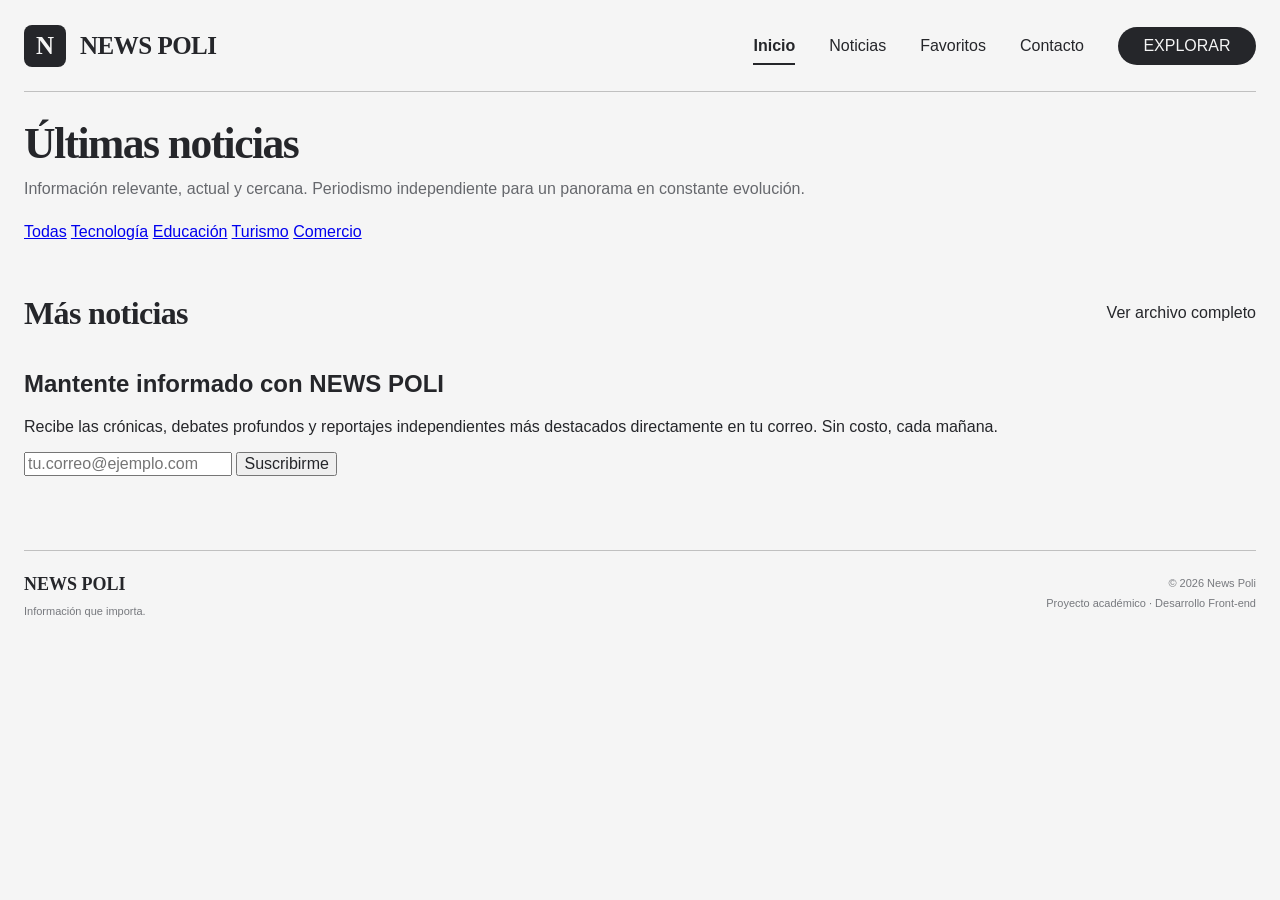
==== views/inicio.html @ bc4fc196 "Agrega vista Inicio (inicio.html)" ====
<!DOCTYPE html>
<html lang="es">
<head>
  <meta charset="utf-8">
  <meta name="viewport" content="width=device-width, initial-scale=1">
  <title>NEWS POLI | Inicio</title>
  <meta name="description" content="Inicio de NEWS POLI: últimas noticias de tecnología, educación, turismo y comercio.">
  <!-- Se reutiliza noticias.css: header, footer y tarjetas idénticos al Listado -->
  <link rel="stylesheet" href="../assets/styles/noticias.css">
  <link rel="stylesheet" href="../assets/styles/inicio.css">
</head>
<body class="np-page">

  <!-- ENCABEZADO (idéntico al de noticias.html) -->
  <header class="np-header">
    <div class="np-shell np-header__inner">
      <a class="np-brand" href="inicio.html" aria-label="NEWS POLI, ir a Inicio">
        <span class="np-brand__mark">N</span>
        <span class="np-brand__name">NEWS POLI</span>
      </a>
      <button class="np-nav-toggle" type="button" aria-expanded="false" aria-controls="np-main-nav">
        <span class="np-nav-toggle__label">Menú</span>
        <span class="np-nav-toggle__bars"></span>
      </button>
      <nav class="np-nav" id="np-main-nav" aria-label="Navegación principal">
        <a class="np-nav__link is-active" href="inicio.html" aria-current="page">Inicio</a>
        <a class="np-nav__link" href="noticias.html#noticias">Noticias</a>
        <a class="np-nav__link" href="noticias.html#favoritos">Favoritos</a>
        <a class="np-nav__link" href="contacto.html">Contacto</a>
        <a class="np-nav__cta" href="noticias.html#np-more-news">EXPLORAR</a>
      </nav>
    </div>
  </header>

  <!-- CONTENIDO -->
  <main class="np-main">
    <div class="np-shell">
      <section class="np-intro">
        <h1 class="np-intro__title">Últimas noticias</h1>
        <p class="np-intro__subtitle">Información relevante, actual y cercana. Periodismo independiente para un panorama en constante evolución.</p>
      </section>

      <!-- Categorías: enlazan al Listado -->
      <nav class="ni-cats" aria-label="Categorías">
        <a href="noticias.html">Todas</a>
        <a href="noticias.html" data-cat="Tecnología">Tecnología</a>
        <a href="noticias.html" data-cat="Educación">Educación</a>
        <a href="noticias.html" data-cat="Turismo">Turismo</a>
        <a href="noticias.html" data-cat="Comercio">Comercio</a>
      </nav>

      <section class="np-editorial" aria-label="Noticias destacadas">
        <div class="np-featured-slot" id="ni-featured"></div>
        <div class="np-secondary-list" id="ni-secondary"></div>
      </section>

      <section class="np-more" id="np-more-news" aria-labelledby="ni-more-title">
        <div class="np-section-heading">
          <h2 class="np-section-heading__title" id="ni-more-title">Más noticias</h2>
          <span class="np-section-heading__line"></span>
          <a class="np-action" href="noticias.html">Ver archivo completo</a>
        </div>
        <div class="np-news-grid" id="ni-grid"></div>
      </section>

      <!-- Suscripción -->
      <section class="ni-sub" aria-labelledby="ni-sub-title">
        <div>
          <h2 id="ni-sub-title">Mantente informado con NEWS POLI</h2>
          <p>Recibe las crónicas, debates profundos y reportajes independientes más destacados directamente en tu correo. Sin costo, cada mañana.</p>
        </div>
        <div>
          <form id="ni-form" novalidate>
            <label class="np-visually-hidden" for="ni-mail">Correo electrónico</label>
            <input id="ni-mail" type="email" placeholder="tu.correo@ejemplo.com" autocomplete="email">
            <button type="submit">Suscribirme</button>
          </form>
          <p class="ni-msg" id="ni-msg" role="status" aria-live="polite"></p>
        </div>
      </section>
    </div>
  </main>

  <!-- PIE DE PÁGINA (idéntico al de noticias.html) -->
  <footer class="np-footer">
    <div class="np-shell np-footer__inner">
      <div>
        <p class="np-footer__brand">NEWS POLI</p>
        <p class="np-footer__tagline">Información que importa.</p>
      </div>
      <div class="np-footer__meta">
        <p>© 2026 News Poli</p>
        <p>Proyecto académico · Desarrollo Front-end</p>
      </div>
    </div>
  </footer>

  <div class="np-toast" id="ni-toast" role="status" aria-live="polite"></div>
  <noscript><div class="np-noscript">NEWS POLI necesita JavaScript habilitado para cargar las noticias.</div></noscript>

  <!-- Librería jQuery (CDN) y script de la página -->
  <script src="https://code.jquery.com/jquery-3.7.1.min.js"></script>
  <script src="../assets/js/inicio.js"></script>
</body>
</html>
---- assets/styles/noticias.css ----
/* NEWS POLI - Listado de noticias Estilos prefijados con np- para facilitar la integración con otros módulos. */

:root {
  --np-bg: #F5F5F5;
  --np-surface: #FFFFFF;
  --np-slate: #C0C2C9;
  --np-soft: #D3D3D3;
  --np-line: #C0C0C0;
  --np-ink: #25262A;
  --np-muted: #66686D;
  --np-favorite: #ff8c00;
  --np-favorite-hover: #d97700;
  --np-radius-lg: 18px;
  --np-radius-md: 12px;
  --np-shadow: 0 18px 44px rgba(37, 38, 42, 0.10);
  --np-shell: min(1296px, calc(100% - 48px));
  --np-serif: Georgia, "Times New Roman", serif;
  --np-sans: Arial, Helvetica, sans-serif;
}

.np-page,
.np-page * {
  box-sizing: border-box;
}

html {
  scroll-behavior: smooth;
}

body.np-page {
  margin: 0;
  min-width: 320px;
  background: var(--np-bg);
  color: var(--np-ink);
  font-family: var(--np-sans);
  -webkit-font-smoothing: antialiased;
  text-rendering: optimizeLegibility;
}

body.np-modal-open {
  overflow: hidden;
}

.np-page button,
.np-page input,
.np-page a {
  font: inherit;
}

.np-page button,
.np-page a {
  -webkit-tap-highlight-color: transparent;
}

.np-page img {
  display: block;
  max-width: 100%;
}

.np-page button {
  color: inherit;
}

.np-shell {
  width: var(--np-shell);
  margin-inline: auto;
}

.np-visually-hidden {
  position: absolute !important;
  width: 1px;
  height: 1px;
  padding: 0;
  margin: -1px;
  overflow: hidden;
  clip: rect(0, 0, 0, 0);
  white-space: nowrap;
  border: 0;
}

/* Header */
.np-header {
  background: rgba(245, 245, 245, 0.96);
  position: sticky;
  top: 0;
  z-index: 30;
  backdrop-filter: blur(14px);
}

.np-header__inner {
  min-height: 92px;
  display: flex;
  align-items: center;
  justify-content: space-between;
  gap: 32px;
  border-bottom: 1px solid var(--np-line);
}

.np-brand {
  display: inline-flex;
  align-items: center;
  gap: 14px;
  color: var(--np-ink);
  text-decoration: none;
  flex: 0 0 auto;
}

.np-brand__mark {
  width: 42px;
  height: 42px;
  border-radius: 8px;
  display: grid;
  place-items: center;
  background: var(--np-ink);
  color: var(--np-bg);
  font-family: var(--np-serif);
  font-size: 25px;
  font-weight: 700;
  transition: transform 180ms ease, box-shadow 180ms ease;
}

.np-brand:hover .np-brand__mark {
  transform: translateY(-2px) rotate(-2deg);
  box-shadow: 0 8px 18px rgba(37, 38, 42, 0.16);
}

.np-brand__name {
  font-family: var(--np-serif);
  font-size: 25px;
  font-weight: 700;
  letter-spacing: -0.02em;
}

.np-nav {
  display: flex;
  align-items: center;
  justify-content: flex-end;
  gap: 34px;
}

.np-nav__link,
.np-nav__cta {
  position: relative;
  color: var(--np-ink);
  text-decoration: none;
  font-size: 15px;
  transition: color 180ms ease, transform 180ms ease, background-color 180ms ease;
}

.np-nav__link::after {
  content: "";
  position: absolute;
  left: 50%;
  right: 50%;
  bottom: -10px;
  height: 2px;
  background: var(--np-ink);
  transition: left 180ms ease, right 180ms ease;
}

.np-nav__link:hover,
.np-nav__link:focus-visible,
.np-nav__link.is-active {
  font-weight: 700;
}

.np-nav__link:hover::after,
.np-nav__link:focus-visible::after,
.np-nav__link.is-active::after {
  left: 0;
  right: 0;
}

.np-nav__cta {
  min-width: 138px;
  min-height: 38px;
  padding: 9px 22px;
  border-radius: 999px;
  display: inline-flex;
  align-items: center;
  justify-content: center;
  background: var(--np-ink);
  color: var(--np-bg);
  font-size: 14px;
  font-weight: 700;
}

.np-nav__cta:hover,
.np-nav__cta:focus-visible {
  transform: translateY(-2px);
  box-shadow: 0 8px 18px rgba(37, 38, 42, 0.18);
}

.np-nav-toggle {
  display: none;
  width: 44px;
  height: 44px;
  border: 1px solid var(--np-line);
  border-radius: 10px;
  background: transparent;
  cursor: pointer;
}

.np-nav-toggle__label {
  position: absolute;
  width: 1px;
  height: 1px;
  overflow: hidden;
  clip: rect(0, 0, 0, 0);
}

.np-nav-toggle__bars,
.np-nav-toggle__bars::before,
.np-nav-toggle__bars::after {
  content: "";
  display: block;
  width: 20px;
  height: 2px;
  margin-inline: auto;
  border-radius: 2px;
  background: var(--np-ink);
  transition: transform 180ms ease, opacity 180ms ease;
}

.np-nav-toggle__bars::before { transform: translateY(-6px); }
.np-nav-toggle__bars::after { transform: translateY(4px); }

/* Main intro and toolbar */
.np-main {
  padding: 20px 0 58px;
}

.np-intro {
  padding: 9px 0 22px;
}

.np-intro__title {
  margin: 0;
  font-family: var(--np-serif);
  font-size: clamp(40px, 3.4vw, 48px);
  line-height: 1.04;
  letter-spacing: -0.035em;
}

.np-intro__subtitle {
  margin: 11px 0 0;
  color: var(--np-muted);
  font-size: 16px;
  line-height: 1.5;
}

.np-toolbar {
  min-height: 58px;
  padding: 11px 16px;
  border-radius: 10px;
  display: grid;
  grid-template-columns: minmax(230px, 250px) 1fr;
  align-items: center;
  gap: 30px;
  background: var(--np-soft);
}

.np-search {
  position: relative;
  display: block;
}

.np-search__icon {
  position: absolute;
  left: 14px;
  top: 50%;
  width: 15px;
  height: 15px;
  transform: translateY(-50%);
  color: #77797E;
  pointer-events: none;
}

.np-search__icon svg,
.np-favorite svg,
.np-modal__close svg {
  width: 100%;
  height: 100%;
  fill: none;
  stroke: currentColor;
  stroke-width: 1.8;
  stroke-linecap: round;
  stroke-linejoin: round;
}

.np-search__input {
  width: 100%;
  height: 34px;
  padding: 0 16px 0 38px;
  border: 1px solid transparent;
  border-radius: 999px;
  outline: none;
  background: var(--np-bg);
  color: var(--np-ink);
  font-size: 13px;
  transition: border-color 180ms ease, box-shadow 180ms ease, background-color 180ms ease;
}

.np-search__input::placeholder {
  color: #77797E;
}

.np-search__input:focus {
  border-color: #A8ABB3;
  background: #fff;
  box-shadow: 0 0 0 3px rgba(37, 38, 42, 0.08);
}

.np-filters {
  display: flex;
  align-items: center;
  justify-content: center;
  flex-wrap: wrap;
  gap: 4px 12px;
}

.np-filter {
  min-height: 34px;
  padding: 7px 12px;
  border: 0;
  border-radius: 999px;
  background: transparent;
  color: #55575B;
  cursor: pointer;
  font-size: 13px;
  transition: background-color 180ms ease, color 180ms ease, transform 180ms ease, box-shadow 180ms ease;
}

.np-filter:hover,
.np-filter:focus-visible {
  background: rgba(255, 255, 255, 0.70);
  color: var(--np-ink);
  transform: translateY(-1px);
}

.np-filter.is-active {
  background: rgba(255, 255, 255, 0.90);
  color: var(--np-ink);
  font-weight: 700;
  box-shadow: 0 2px 8px rgba(37, 38, 42, 0.06);
}

.np-status {
  min-height: 30px;
  padding-top: 9px;
  color: var(--np-muted);
  font-size: 13px;
}

/* Editorial layout */
.np-editorial {
  display: grid;
  grid-template-columns: minmax(0, 1.82fr) minmax(330px, 1fr);
  gap: 26px;
  align-items: stretch;
}

.np-featured-slot,
.np-secondary-list {
  min-width: 0;
}

.np-secondary-list {
  display: grid;
  grid-template-rows: repeat(2, 1fr);
  gap: 24px;
}

.np-news-card {
  background: var(--np-surface);
  border-radius: var(--np-radius-lg);
  transition: transform 220ms ease, box-shadow 220ms ease;
}

.np-news-card:hover {
  transform: translateY(-5px);
  box-shadow: var(--np-shadow);
}

.np-featured-card {
  min-height: 342px;
  padding: 20px;
  display: grid;
  grid-template-columns: 1.12fr 0.78fr;
  gap: 30px;
  overflow: hidden;
}

.np-featured-card__media {
  position: relative;
  min-height: 302px;
  overflow: hidden;
  border-radius: 12px;
  background: var(--np-slate);
}

.np-featured-card__media img,
.np-secondary-card__media img,
.np-grid-card__media img,
.np-modal__image {
  width: 100%;
  height: 100%;
  object-fit: cover;
}

.np-featured-card__content {
  min-width: 0;
  padding: 17px 12px 13px 0;
  display: flex;
  flex-direction: column;
  justify-content: center;
  align-items: flex-start;
}

.np-news-meta {
  margin: 0;
  color: #606269;
  font-size: 11px;
  line-height: 1.3;
  font-weight: 700;
  text-transform: uppercase;
}

.np-featured-card__title {
  margin: 15px 0 16px;
  font-family: var(--np-serif);
  font-size: clamp(30px, 2.25vw, 34px);
  line-height: 1.05;
  letter-spacing: -0.025em;
}

.np-featured-card__description,
.np-grid-card__description {
  color: var(--np-muted);
  line-height: 1.55;
}

.np-featured-card__description {
  max-width: 34ch;
  margin: 0 0 26px;
  font-size: 14px;
}

.np-card-actions {
  width: 100%;
  margin-top: auto;
  display: flex;
  flex-wrap: wrap;
  gap: 8px 18px;
  align-items: center;
}

.np-action {
  position: relative;
  border: 0;
  background: transparent;
  color: var(--np-ink);
  text-decoration: none;
  font-size: 13px;
  font-weight: 700;
  line-height: 1.25;
  cursor: pointer;
  padding: 5px 0;
}

.np-action::after {
  content: "";
  position: absolute;
  left: 0;
  right: 100%;
  bottom: 1px;
  height: 1px;
  background: currentColor;
  transition: right 180ms ease;
}

.np-action:hover::after,
.np-action:focus-visible::after {
  right: 0;
}

.np-action--detail {
  color: #55575B;
}

.np-favorite {
  width: 38px;
  height: 38px;
  padding: 9px;
  border: 1px solid rgba(37, 38, 42, 0.12);
  border-radius: 999px;
  display: grid;
  place-items: center;
  background: rgba(255, 255, 255, 0.92);
  color: var(--np-ink);
  cursor: pointer;
  box-shadow: 0 4px 16px rgba(37, 38, 42, 0.08);
  transition: color 180ms ease, background-color 180ms ease, transform 180ms ease, border-color 180ms ease;
  z-index: 2;
}

.np-favorite:hover,
.np-favorite:focus-visible {
  transform: scale(1.08);
  border-color: rgba(255, 140, 0, 0.35);
  color: var(--np-favorite-hover);
}

.np-favorite.is-favorite {
  background: #fff8ef;
  border-color: rgba(255, 140, 0, 0.45);
  color: var(--np-favorite);
}

.np-favorite.is-favorite svg {
  fill: currentColor;
}

.np-favorite--media {
  position: absolute;
  top: 14px;
  right: 14px;
}

.np-favorite--corner {
  position: absolute;
  top: 14px;
  right: 14px;
  width: 34px;
  height: 34px;
  padding: 8px;
}

.np-secondary-card {
  position: relative;
  min-height: 159px;
  padding: 18px;
  display: grid;
  grid-template-columns: 135px minmax(0, 1fr);
  gap: 22px;
  align-items: stretch;
}

.np-secondary-card__media {
  min-height: 123px;
  overflow: hidden;
  border-radius: 11px;
  background: var(--np-slate);
}

.np-secondary-card__content {
  min-width: 0;
  padding: 7px 42px 1px 0;
  display: flex;
  flex-direction: column;
  align-items: flex-start;
  justify-content: center;
}

.np-secondary-card__title {
  margin: 10px 0 8px;
  font-family: var(--np-serif);
  font-size: 22px;
  line-height: 1.04;
  letter-spacing: -0.02em;
}

.np-card-actions--compact {
  margin-top: 7px;
  gap: 7px 14px;
}

/* More news */
.np-more {
  padding-top: 32px;
}

.np-section-heading {
  margin-bottom: 21px;
  display: flex;
  align-items: center;
  gap: 22px;
}

.np-section-heading__title {
  margin: 0;
  font-family: var(--np-serif);
  font-size: 32px;
  line-height: 1;
  letter-spacing: -0.02em;
  white-space: nowrap;
}

.np-section-heading__line {
  height: 1px;
  flex: 1;
  background: transparent;
}

.np-news-grid {
  display: grid;
  grid-template-columns: repeat(3, minmax(0, 1fr));
  gap: 46px;
}

.np-grid-card {
  min-width: 0;
  padding: 18px;
  overflow: hidden;
}

.np-grid-card__media {
  position: relative;
  aspect-ratio: 16 / 5.5;
  overflow: hidden;
  border-radius: 10px;
  background: var(--np-slate);
}

.np-grid-card__content {
  padding: 16px 0 1px;
}

.np-grid-card__title {
  margin: 8px 0 7px;
  font-family: var(--np-serif);
  font-size: 22px;
  line-height: 1.05;
  letter-spacing: -0.02em;
}

.np-grid-card__description {
  margin: 0 0 10px;
  display: -webkit-box;
  overflow: hidden;
  -webkit-line-clamp: 2;
  -webkit-box-orient: vertical;
  font-size: 13px;
}

.np-card-actions--grid {
  margin-top: 8px;
}

/* Empty state */
.np-empty {
  margin-top: 30px;
  padding: 72px 24px;
  border: 1px dashed var(--np-line);
  border-radius: var(--np-radius-lg);
  text-align: center;
  background: rgba(255, 255, 255, 0.55);
}

.np-empty__icon {
  width: 52px;
  height: 52px;
  margin: 0 auto 18px;
  border-radius: 10px;
  display: grid;
  place-items: center;
  background: var(--np-ink);
  color: var(--np-bg);
  font-family: var(--np-serif);
  font-size: 28px;
  font-weight: 700;
}

.np-empty__title {
  margin: 0;
  font-family: var(--np-serif);
  font-size: 28px;
}

.np-empty__text {
  max-width: 540px;
  margin: 10px auto 22px;
  color: var(--np-muted);
  line-height: 1.6;
}

.np-empty__button {
  min-height: 42px;
  padding: 10px 18px;
  border: 0;
  border-radius: 999px;
  background: var(--np-ink);
  color: #fff;
  font-weight: 700;
  cursor: pointer;
}

/* Footer */
.np-footer {
  padding-bottom: 22px;
}

.np-footer__inner {
  min-height: 96px;
  padding-top: 23px;
  border-top: 1px solid var(--np-line);
  display: flex;
  justify-content: space-between;
  gap: 30px;
}

.np-footer p {
  margin: 0;
}

.np-footer__brand {
  font-family: var(--np-serif);
  font-size: 18px;
  font-weight: 700;
}

.np-footer__tagline,
.np-footer__meta {
  color: #77797E;
  font-size: 11px;
}

.np-footer__tagline { margin-top: 10px !important; }

.np-footer__meta {
  text-align: right;
  line-height: 1.8;
}

/* Preview modal */
.np-modal {
  position: fixed;
  inset: 0;
  z-index: 80;
  display: grid;
  place-items: center;
  padding: 24px;
  opacity: 1;
  visibility: visible;
  transition: opacity 180ms ease, visibility 180ms ease;
}

.np-modal[aria-hidden="true"] {
  opacity: 0;
  visibility: hidden;
  pointer-events: none;
}

.np-modal__backdrop {
  position: absolute;
  inset: 0;
  background: rgba(20, 21, 24, 0.68);
  backdrop-filter: blur(5px);
}

.np-modal__dialog {
  position: relative;
  width: min(760px, 100%);
  max-height: min(88vh, 820px);
  overflow-y: auto;
  border-radius: 18px;
  background: var(--np-surface);
  box-shadow: 0 26px 90px rgba(0, 0, 0, 0.30);
  transform: translateY(0) scale(1);
  transition: transform 180ms ease;
}

.np-modal[aria-hidden="true"] .np-modal__dialog {
  transform: translateY(12px) scale(0.985);
}

.np-modal__close {
  position: absolute;
  top: 16px;
  right: 16px;
  width: 40px;
  height: 40px;
  padding: 10px;
  border: 0;
  border-radius: 999px;
  display: grid;
  place-items: center;
  background: rgba(255, 255, 255, 0.92);
  color: var(--np-ink);
  cursor: pointer;
  box-shadow: 0 4px 18px rgba(37, 38, 42, 0.16);
  z-index: 2;
}

.np-modal__image {
  height: 310px;
  border-radius: 18px 18px 0 0;
  background: var(--np-slate);
}

.np-modal__body {
  padding: 30px 34px 34px;
}

.np-modal__category {
  margin: 0;
  color: #606269;
  font-size: 12px;
  font-weight: 700;
  text-transform: uppercase;
}

.np-modal__title {
  margin: 9px 0 8px;
  font-family: var(--np-serif);
  font-size: clamp(30px, 4vw, 42px);
  line-height: 1.08;
  letter-spacing: -0.025em;
}

.np-modal__author {
  margin: 0 0 22px;
  color: var(--np-muted);
  font-size: 13px;
}

.np-modal__preview {
  margin: 0 0 28px;
  color: #4f5156;
  font-family: var(--np-serif);
  font-size: 18px;
  line-height: 1.65;
}

.np-modal__read {
  display: inline-flex;
  min-height: 42px;
  align-items: center;
  justify-content: center;
  padding: 10px 18px;
  border-radius: 999px;
  background: var(--np-ink);
  color: #fff;
  text-decoration: none;
  font-size: 14px;
  font-weight: 700;
  transition: transform 180ms ease, box-shadow 180ms ease;
}

.np-modal__read:hover,
.np-modal__read:focus-visible {
  transform: translateY(-2px);
  box-shadow: 0 9px 22px rgba(37, 38, 42, 0.22);
}

/* Toast */
.np-toast {
  position: fixed;
  left: 50%;
  bottom: 24px;
  z-index: 100;
  max-width: min(440px, calc(100% - 32px));
  padding: 11px 16px;
  border-radius: 999px;
  background: var(--np-ink);
  color: #fff;
  font-size: 13px;
  font-weight: 700;
  text-align: center;
  box-shadow: 0 12px 34px rgba(37, 38, 42, 0.24);
  opacity: 0;
  pointer-events: none;
  transform: translate(-50%, 12px);
  transition: opacity 180ms ease, transform 180ms ease;
}

.np-toast.is-visible {
  opacity: 1;
  transform: translate(-50%, 0);
}

.np-noscript {
  position: fixed;
  inset: auto 16px 16px;
  z-index: 120;
  padding: 14px;
  border-radius: 10px;
  background: var(--np-ink);
  color: #fff;
  text-align: center;
}

/* Focus */
.np-page :focus-visible {
  outline: 3px solid rgba(255, 140, 0, 0.52);
  outline-offset: 3px;
}

/* Tablet */
@media (max-width: 1050px) {
  :root {
    --np-shell: min(100% - 40px, 960px);
  }

  .np-header__inner {
    gap: 20px;
  }

  .np-nav {
    gap: 20px;
  }

  .np-editorial {
    grid-template-columns: 1fr;
  }

  .np-secondary-list {
    grid-template-columns: repeat(2, minmax(0, 1fr));
    grid-template-rows: none;
  }

  .np-news-grid {
    gap: 24px;
  }

  .np-grid-card__media {
    aspect-ratio: 16 / 7;
  }
}

/* Compact tablet / mobile navigation */
@media (max-width: 820px) {
  .np-header__inner {
    position: relative;
    min-height: 76px;
  }

  .np-brand__mark {
    width: 38px;
    height: 38px;
    font-size: 22px;
  }

  .np-brand__name {
    font-size: 22px;
  }

  .np-nav-toggle {
    display: grid;
    place-items: center;
  }

  .np-nav {
    position: absolute;
    top: calc(100% + 8px);
    left: 0;
    right: 0;
    padding: 16px;
    border: 1px solid var(--np-line);
    border-radius: 14px;
    display: none;
    align-items: stretch;
    flex-direction: column;
    gap: 4px;
    background: rgba(245, 245, 245, 0.98);
    box-shadow: var(--np-shadow);
  }

  .np-nav.is-open {
    display: flex;
  }

  .np-nav__link,
  .np-nav__cta {
    width: 100%;
    min-height: 44px;
    padding: 12px 14px;
    border-radius: 9px;
    display: flex;
    align-items: center;
  }

  .np-nav__link::after {
    display: none;
  }

  .np-nav__link:hover,
  .np-nav__link.is-active {
    background: #fff;
  }

  .np-nav__cta {
    margin-top: 8px;
    justify-content: center;
  }

  .np-toolbar {
    grid-template-columns: 1fr;
    gap: 10px;
  }

  .np-search {
    max-width: none;
  }

  .np-filters {
    justify-content: flex-start;
  }

  .np-featured-card {
    grid-template-columns: 1fr;
  }

  .np-featured-card__media {
    min-height: 0;
    aspect-ratio: 16 / 9;
  }

  .np-featured-card__content {
    padding: 4px 2px 8px;
  }

  .np-featured-card__description {
    max-width: 70ch;
  }

  .np-news-grid {
    grid-template-columns: repeat(2, minmax(0, 1fr));
  }
}

/* Mobile */
@media (max-width: 600px) {
  :root {
    --np-shell: calc(100% - 28px);
  }

  .np-main {
    padding-top: 13px;
  }

  .np-intro {
    padding-bottom: 18px;
  }

  .np-intro__title {
    font-size: 39px;
  }

  .np-intro__subtitle {
    font-size: 14px;
  }

  .np-toolbar {
    padding: 12px;
  }

  .np-filters {
    gap: 6px;
  }

  .np-filter {
    padding-inline: 10px;
  }

  .np-featured-card,
  .np-secondary-card,
  .np-grid-card {
    border-radius: 14px;
  }

  .np-featured-card {
    padding: 14px;
    gap: 18px;
  }

  .np-featured-card__title {
    font-size: 31px;
  }

  .np-secondary-list,
  .np-news-grid {
    grid-template-columns: 1fr;
  }

  .np-secondary-card {
    grid-template-columns: 118px minmax(0, 1fr);
    gap: 15px;
    min-height: 144px;
    padding: 14px;
  }

  .np-secondary-card__media {
    min-height: 116px;
  }

  .np-secondary-card__content {
    padding-right: 34px;
  }

  .np-secondary-card__title {
    font-size: 19px;
  }

  .np-more {
    padding-top: 27px;
  }

  .np-section-heading__title {
    font-size: 29px;
  }

  .np-grid-card__media {
    aspect-ratio: 16 / 8.5;
  }

  .np-footer__inner {
    flex-direction: column;
  }

  .np-footer__meta {
    text-align: left;
  }

  .np-modal {
    padding: 12px;
  }

  .np-modal__image {
    height: 220px;
  }

  .np-modal__body {
    padding: 24px 20px 26px;
  }

  .np-modal__preview {
    font-size: 16px;
  }
}

@media (prefers-reduced-motion: reduce) {
  html { scroll-behavior: auto; }
  .np-page *,
  .np-page *::before,
  .np-page *::after {
    animation-duration: 0.01ms !important;
    animation-iteration-count: 1 !important;
    transition-duration: 0.01ms !important;
  }
}
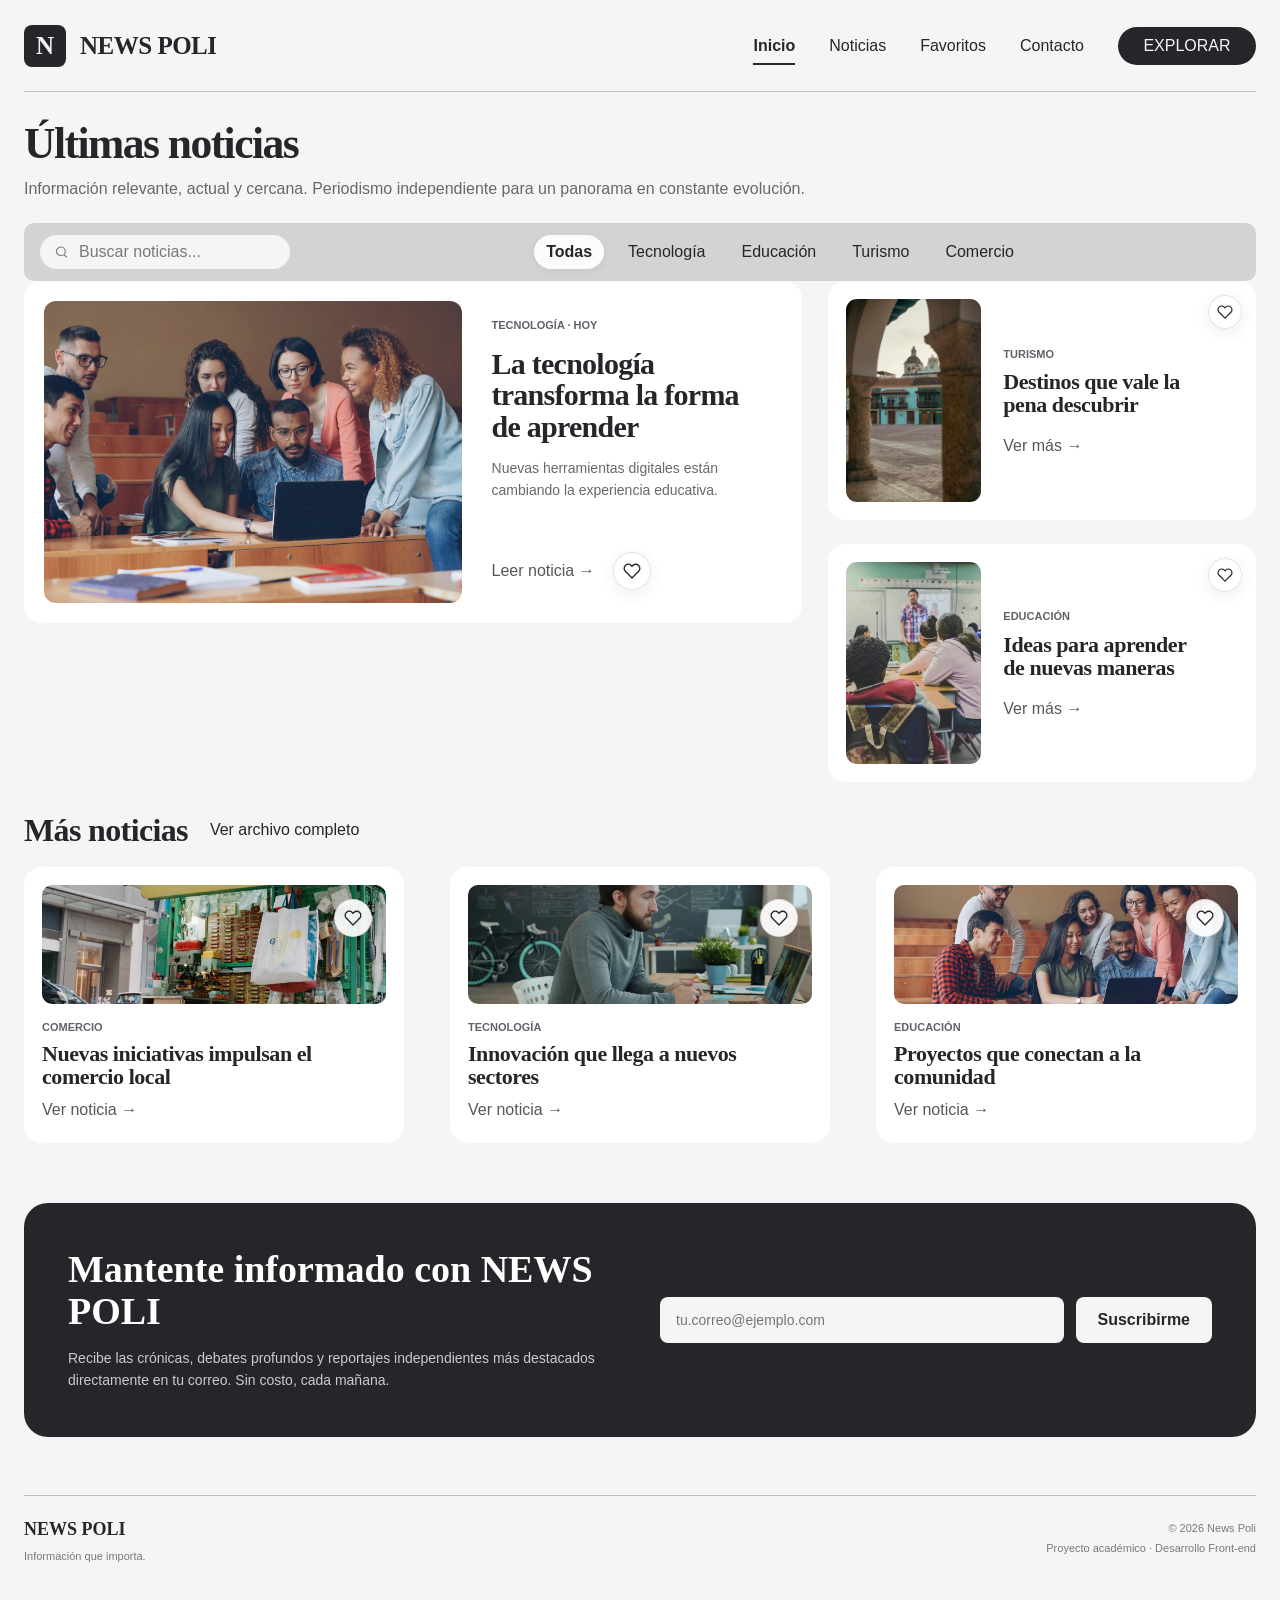
==== commit 799bb259: "Update inicio.html" ====
--- a/views/inicio.html
+++ b/views/inicio.html
@@ -9,7 +9,7 @@
   <link rel="stylesheet" href="../assets/styles/noticias.css">
   <link rel="stylesheet" href="../assets/styles/inicio.css">
 </head>
-<body class="np-page">
+<body class="np-page ni-home">
 
   <!-- ENCABEZADO (idéntico al de noticias.html) -->
   <header class="np-header">
@@ -40,14 +40,22 @@
         <p class="np-intro__subtitle">Información relevante, actual y cercana. Periodismo independiente para un panorama en constante evolución.</p>
       </section>
 
-      <!-- Categorías: enlazan al Listado -->
-      <nav class="ni-cats" aria-label="Categorías">
-        <a href="noticias.html">Todas</a>
-        <a href="noticias.html" data-cat="Tecnología">Tecnología</a>
-        <a href="noticias.html" data-cat="Educación">Educación</a>
-        <a href="noticias.html" data-cat="Turismo">Turismo</a>
-        <a href="noticias.html" data-cat="Comercio">Comercio</a>
-      </nav>
+      <!-- Barra de búsqueda y filtros (mockup) -->
+      <section class="np-toolbar ni-toolbar" aria-label="Buscar y filtrar noticias">
+        <label class="np-search">
+          <span class="np-visually-hidden">Buscar noticias</span>
+          <span class="np-search__icon"><svg viewBox="0 0 24 24" aria-hidden="true"><circle cx="11" cy="11" r="7"/><path d="m20 20-3.5-3.5"/></svg></span>
+          <input class="np-search__input" id="ni-search" type="search" placeholder="Buscar noticias...">
+        </label>
+        <div class="np-filters" id="ni-filters">
+          <button class="np-filter is-active" type="button" data-cat="Todas">Todas</button>
+          <button class="np-filter" type="button" data-cat="Tecnología">Tecnología</button>
+          <button class="np-filter" type="button" data-cat="Educación">Educación</button>
+          <button class="np-filter" type="button" data-cat="Turismo">Turismo</button>
+          <button class="np-filter" type="button" data-cat="Comercio">Comercio</button>
+        </div>
+      </section>
+      <p class="ni-empty" id="ni-empty" hidden>No encontramos noticias con esa búsqueda. Prueba con otra palabra o categoría.</p>
 
       <section class="np-editorial" aria-label="Noticias destacadas">
         <div class="np-featured-slot" id="ni-featured"></div>
@@ -57,8 +65,7 @@
       <section class="np-more" id="np-more-news" aria-labelledby="ni-more-title">
         <div class="np-section-heading">
           <h2 class="np-section-heading__title" id="ni-more-title">Más noticias</h2>
-          <span class="np-section-heading__line"></span>
-          <a class="np-action" href="noticias.html">Ver archivo completo</a>
+          <a class="np-action ni-archive" href="noticias.html">Ver archivo completo</a>
         </div>
         <div class="np-news-grid" id="ni-grid"></div>
       </section>
--- a/assets/styles/inicio.css
+++ b/assets/styles/inicio.css
@@ -0,0 +1,16 @@
+/* NEWS POLI - Inicio. Complementa noticias.css (prefijo ni-) */
+.ni-cats{display:flex;flex-wrap:wrap;gap:10px;margin:0 0 24px}
+.ni-cats a{padding:8px 16px;border:1px solid var(--np-line);border-radius:999px;background:var(--np-surface);color:var(--np-ink);text-decoration:none;font-size:13px;transition:background-color 180ms,color 180ms,transform 180ms}
+.ni-cats a:hover,.ni-cats a:focus-visible{background:var(--np-ink);color:#fff;transform:translateY(-2px)}
+.np-section-heading .np-action{white-space:nowrap}
+.ni-sub{margin-top:60px;padding:46px 44px;border-radius:24px;background:var(--np-ink);color:#fff;display:grid;grid-template-columns:1fr 1fr;gap:40px;align-items:center}
+.ni-sub h2{margin:0 0 14px;font-family:var(--np-serif);font-size:clamp(28px,3vw,38px);line-height:1.1}
+.ni-sub p{margin:0;color:#c9cbd1;font-size:14px;line-height:1.6}
+.ni-sub form{display:flex;gap:12px}
+.ni-sub input{flex:1;min-width:0;height:46px;padding:0 16px;border:0;border-radius:8px;background:var(--np-bg);color:var(--np-ink);font-size:14px}
+.ni-sub button{height:46px;padding:0 22px;border:0;border-radius:8px;background:var(--np-bg);color:var(--np-ink);font-weight:700;cursor:pointer;transition:background-color 180ms,transform 180ms}
+.ni-sub button:hover{background:var(--np-favorite);transform:translateY(-2px)}
+.ni-msg{display:none;margin-top:12px !important;font-weight:700}
+.ni-msg.is-error{color:#ffb4a8}
+.ni-loading{padding:60px 0;text-align:center;color:var(--np-muted)}
+@media (max-width:820px){.ni-sub{grid-template-columns:1fr;padding:32px 22px;gap:24px}.ni-sub form{flex-direction:column}.ni-sub button{width:100%}}
